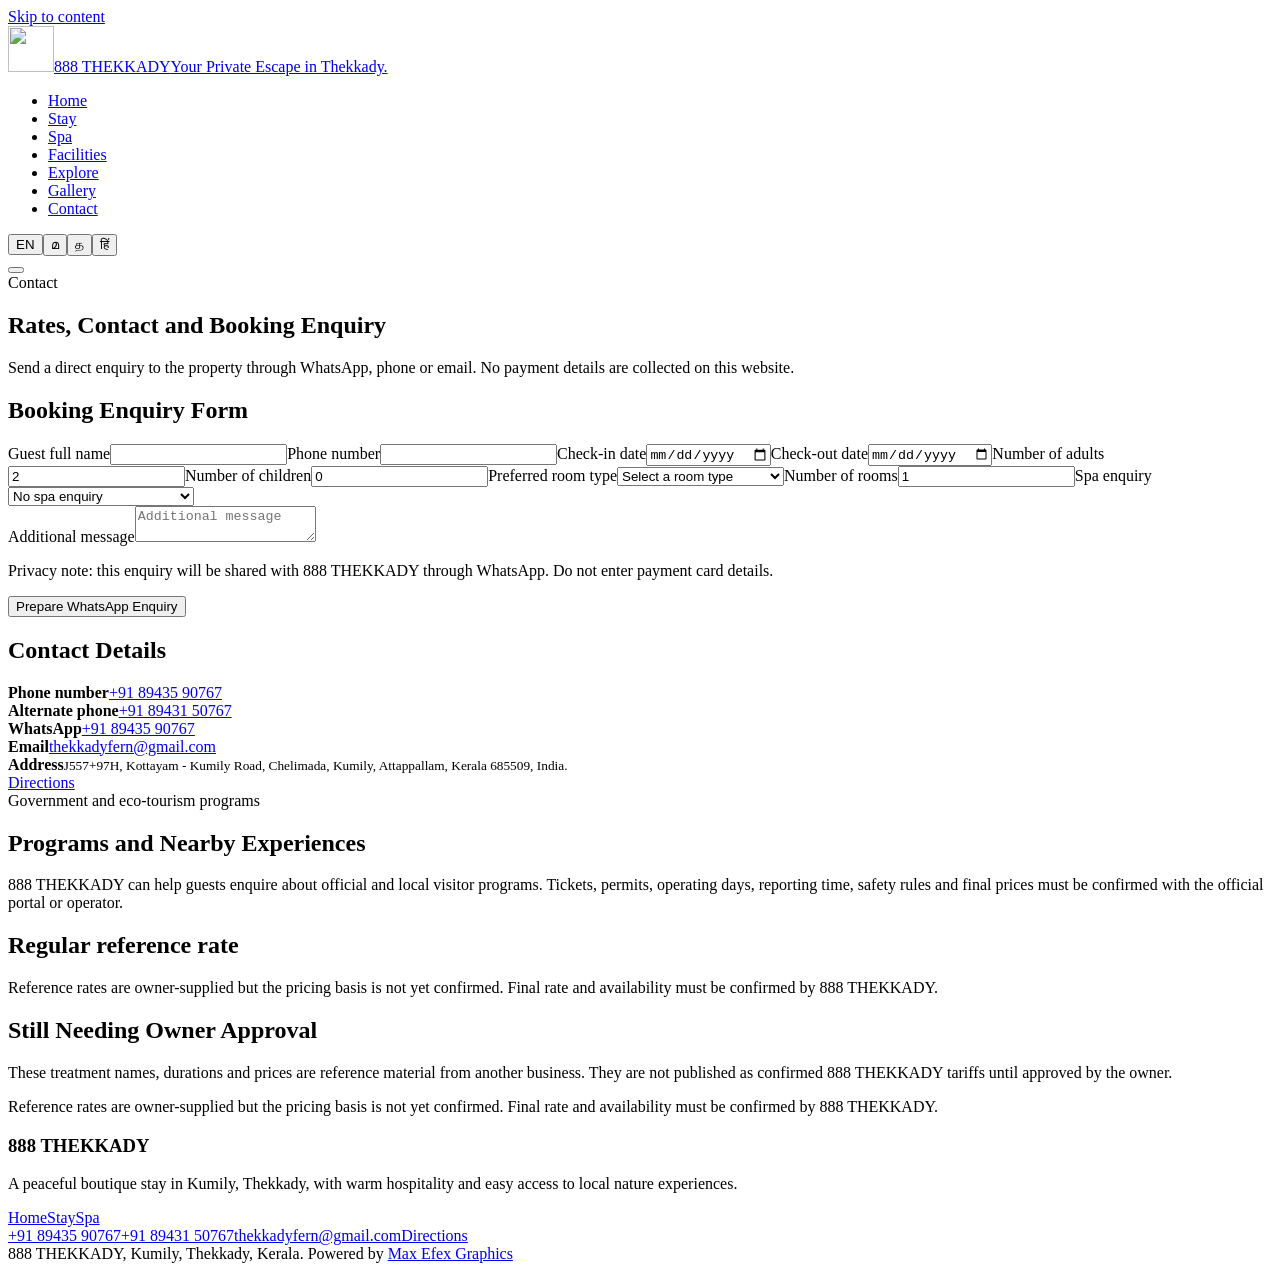
==== contact.html @ 5dc3cd2c "Add files via upload" ====
<!doctype html>
<html lang="en">
<head>
  <meta charset="utf-8">
  <meta name="viewport" content="width=device-width, initial-scale=1">
  <title>Rates, Contact and Booking Enquiry | 888 THEKKADY</title>
  <meta name="description" content="Contact 888 THEKKADY by phone, WhatsApp or email and send a booking enquiry with room and spa preferences.">
  <meta property="og:title" content="Rates, Contact and Booking Enquiry | 888 THEKKADY">
  <meta property="og:description" content="Direct contact details, room rate summary and WhatsApp booking enquiry form.">
  <meta property="og:type" content="website">
  <meta property="og:image" content="assets/images/gallery/exterior/photo_5_2026-10-20_16-35-53.webp">
  <link rel="icon" href="assets/images/brand/favicon.svg" type="image/svg+xml">
  <link rel="stylesheet" href="assets/css/styles.css">
  <script defer src="assets/js/site.js"></script>
</head>
<body>
  <a class="skip-link" href="#main">Skip to content</a>
  <header class="site-header"><div class="nav-wrap"><a class="brand" href="index.html"><img src="assets/images/brand/thekkady-fern-logo.png" alt="" width="46" height="46"><span><span class="brand-name" data-i18n="brand">888 THEKKADY</span><span class="brand-line" data-i18n="tagline">Your Private Escape in Thekkady.</span></span></a><nav class="site-nav" id="site-nav" aria-label="Primary navigation"><ul><li><a href="index.html" data-i18n="navHome">Home</a></li><li><a href="stay.html" data-i18n="navStay">Stay</a></li><li><a href="spa.html" data-i18n="navSpa">Spa</a></li><li><a href="facilities.html" data-i18n="navFacilities">Facilities</a></li><li><a href="explore.html" data-i18n="navExplore">Explore</a></li>
          <li><a href="gallery.html">Gallery</a></li><li><a href="contact.html" aria-current="page" data-i18n="navContact">Contact</a></li></ul></nav><div class="nav-actions"><div class="lang-switch" aria-label="Language"><button type="button" data-lang="en">EN</button><button type="button" data-lang="ml">മ</button><button type="button" data-lang="ta">த</button><button type="button" data-lang="hi">हिं</button></div><button class="nav-toggle" type="button" data-nav-toggle aria-controls="site-nav" aria-expanded="false" data-i18n-aria="navToggle"><span></span></button></div></div></header>
  <main id="main">
    <section class="page-hero"><div class="container"><span class="eyebrow" data-i18n="navContact">Contact</span><h1 data-i18n="contactTitle">Rates, Contact and Booking Enquiry</h1><p data-i18n="contactIntro">Send a direct enquiry to the property through WhatsApp, phone or email. No payment details are collected on this website.</p></div></section>
    <section class="section"><div class="container grid two split-wide"><div class="reveal" id="booking"><h2 data-i18n="formTitle">Booking Enquiry Form</h2><form class="form" id="booking-form" novalidate><div class="form-grid"><label><span data-i18n="fullName">Guest full name</span><input name="name" autocomplete="name" required></label><label><span data-i18n="phone">Phone number</span><input name="phone" autocomplete="tel" inputmode="tel" required></label><label><span data-i18n="checkin">Check-in date</span><input type="date" name="checkin" required></label><label><span data-i18n="checkout">Check-out date</span><input type="date" name="checkout" required></label><label><span data-i18n="adults">Number of adults</span><input type="number" name="adults" min="1" value="2" required></label><label><span data-i18n="children">Number of children</span><input type="number" name="children" min="0" value="0"></label><label><span data-i18n="preferredRoom">Preferred room type</span><select name="roomType" required><option value="" data-i18n="roomSelectPlaceholder">Select a room type</option><option data-i18n="roomSingle">Single room</option><option data-i18n="roomDouble">Double-occupancy room</option><option data-i18n="roomFlexible">Flexible</option></select></label><label><span data-i18n="roomsNeeded">Number of rooms</span><input type="number" name="rooms" min="1" value="1" required></label><label><span data-i18n="spaOptional">Spa enquiry</span><select name="spa"><option data-i18n="spaNo">No spa enquiry</option><option data-i18n="spaYes">Interested in spa / massage</option></select></label></div><label><span data-i18n="message">Additional message</span><textarea name="message" data-i18n-placeholder="message" placeholder="Additional message"></textarea></label><p class="notice" data-i18n="privacyNote">Privacy note: this enquiry will be shared with 888 THEKKADY through WhatsApp. Do not enter payment card details.</p><button class="button" type="submit" data-i18n="submitEnquiry">Prepare WhatsApp Enquiry</button><p id="form-status" role="status" aria-live="polite"></p></form></div><aside class="reveal"><h2 data-i18n="contactDetails">Contact Details</h2><div class="contact-list"><div class="contact-item"><strong data-i18n="phone">Phone number</strong><a href="#" data-phone-link>+91 89435 90767</a></div><div class="contact-item"><strong data-i18n="phoneAlt">Alternate phone</strong><a href="#" data-phone-link="alt">+91 89431 50767</a></div><div class="contact-item"><strong data-i18n="whatsapp">WhatsApp</strong><a href="#" data-whatsapp="general">+91 89435 90767</a></div><div class="contact-item"><strong data-i18n="emailUs">Email</strong><a href="#" data-email-link>thekkadyfern@gmail.com</a></div><div class="contact-item"><strong data-i18n="addressLabel">Address</strong><small>J557+97H, Kottayam - Kumily Road, Chelimada, Kumily, Attappallam, Kerala 685509, India.</small></div></div><div class="actions"><a class="button" href="#" data-map-link target="_blank" rel="noopener" data-i18n="directions">Directions</a></div></aside></div></section>
    <section class="section dark"><div class="container"><div class="section-head reveal"><span class="eyebrow" data-i18n="govtPrograms">Government and eco-tourism programs</span><h2 data-i18n="programsTitle">Programs and Nearby Experiences</h2><p data-i18n="programsIntro">888 THEKKADY can help guests enquire about official and local visitor programs. Tickets, permits, operating days, reporting time, safety rules and final prices must be confirmed with the official portal or operator.</p></div><div class="grid four" data-programs data-programs-limit="4"></div></div></section>
    <section class="section alt" id="rates"><div class="container"><div class="section-head reveal"><h2 data-i18n="regularRate">Regular reference rate</h2><p data-i18n="rateDisclaimer">Reference rates are owner-supplied but the pricing basis is not yet confirmed. Final rate and availability must be confirmed by 888 THEKKADY.</p></div><div class="grid two" data-rate-summary></div></div></section>
    <section class="section"><div class="container"><div class="notice reveal"><h2 data-i18n="ownerApprovalTitle">Still Needing Owner Approval</h2><p data-i18n="draftMenuNote">These treatment names, durations and prices are reference material from another business. They are not published as confirmed 888 THEKKADY tariffs until approved by the owner.</p><p style="margin-top:.75rem" data-i18n="rateDisclaimer">Reference rates are owner-supplied but the pricing basis is not yet confirmed. Final rate and availability must be confirmed by 888 THEKKADY.</p></div></div></section>
  </main>
  <footer class="site-footer"><div class="footer-grid"><div><h3 data-i18n="brand">888 THEKKADY</h3><p data-i18n="footerNote">A peaceful boutique stay in Kumily, Thekkady, with warm hospitality and easy access to local nature experiences.</p></div><div class="footer-links"><a href="index.html" data-i18n="navHome">Home</a><a href="stay.html" data-i18n="navStay">Stay</a><a href="spa.html" data-i18n="navSpa">Spa</a></div><div class="footer-links"><a href="#" data-phone-link>+91 89435 90767</a><a href="#" data-phone-link="alt">+91 89431 50767</a><a href="#" data-email-link>thekkadyfern@gmail.com</a><a href="#" data-map-link target="_blank" rel="noopener" data-i18n="directions">Directions</a></div></div><div class="footer-bottom">888 THEKKADY, Kumily, Thekkady, Kerala. <span class="footer-credit">Powered by <a href="https://maxefex.in" target="_blank" rel="noopener">Max Efex Graphics</a></span></div></footer>
</body>
</html>
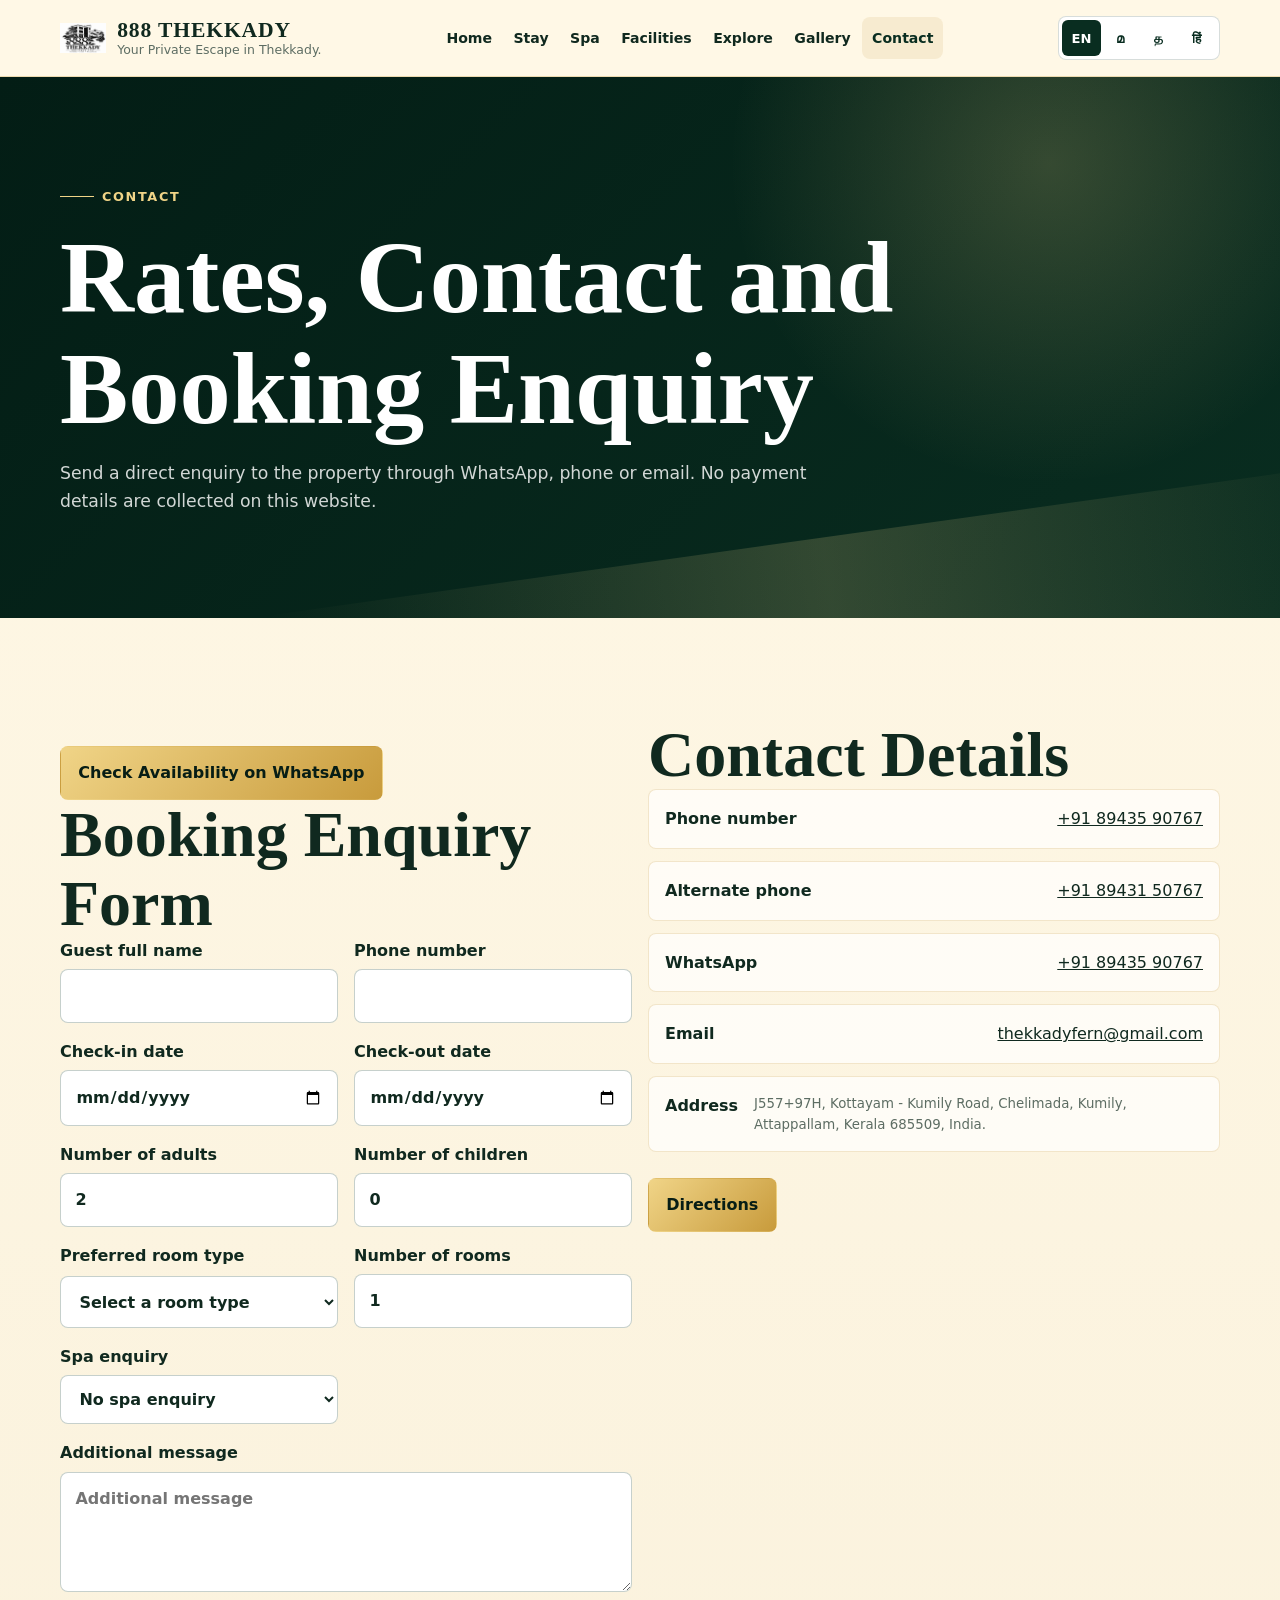
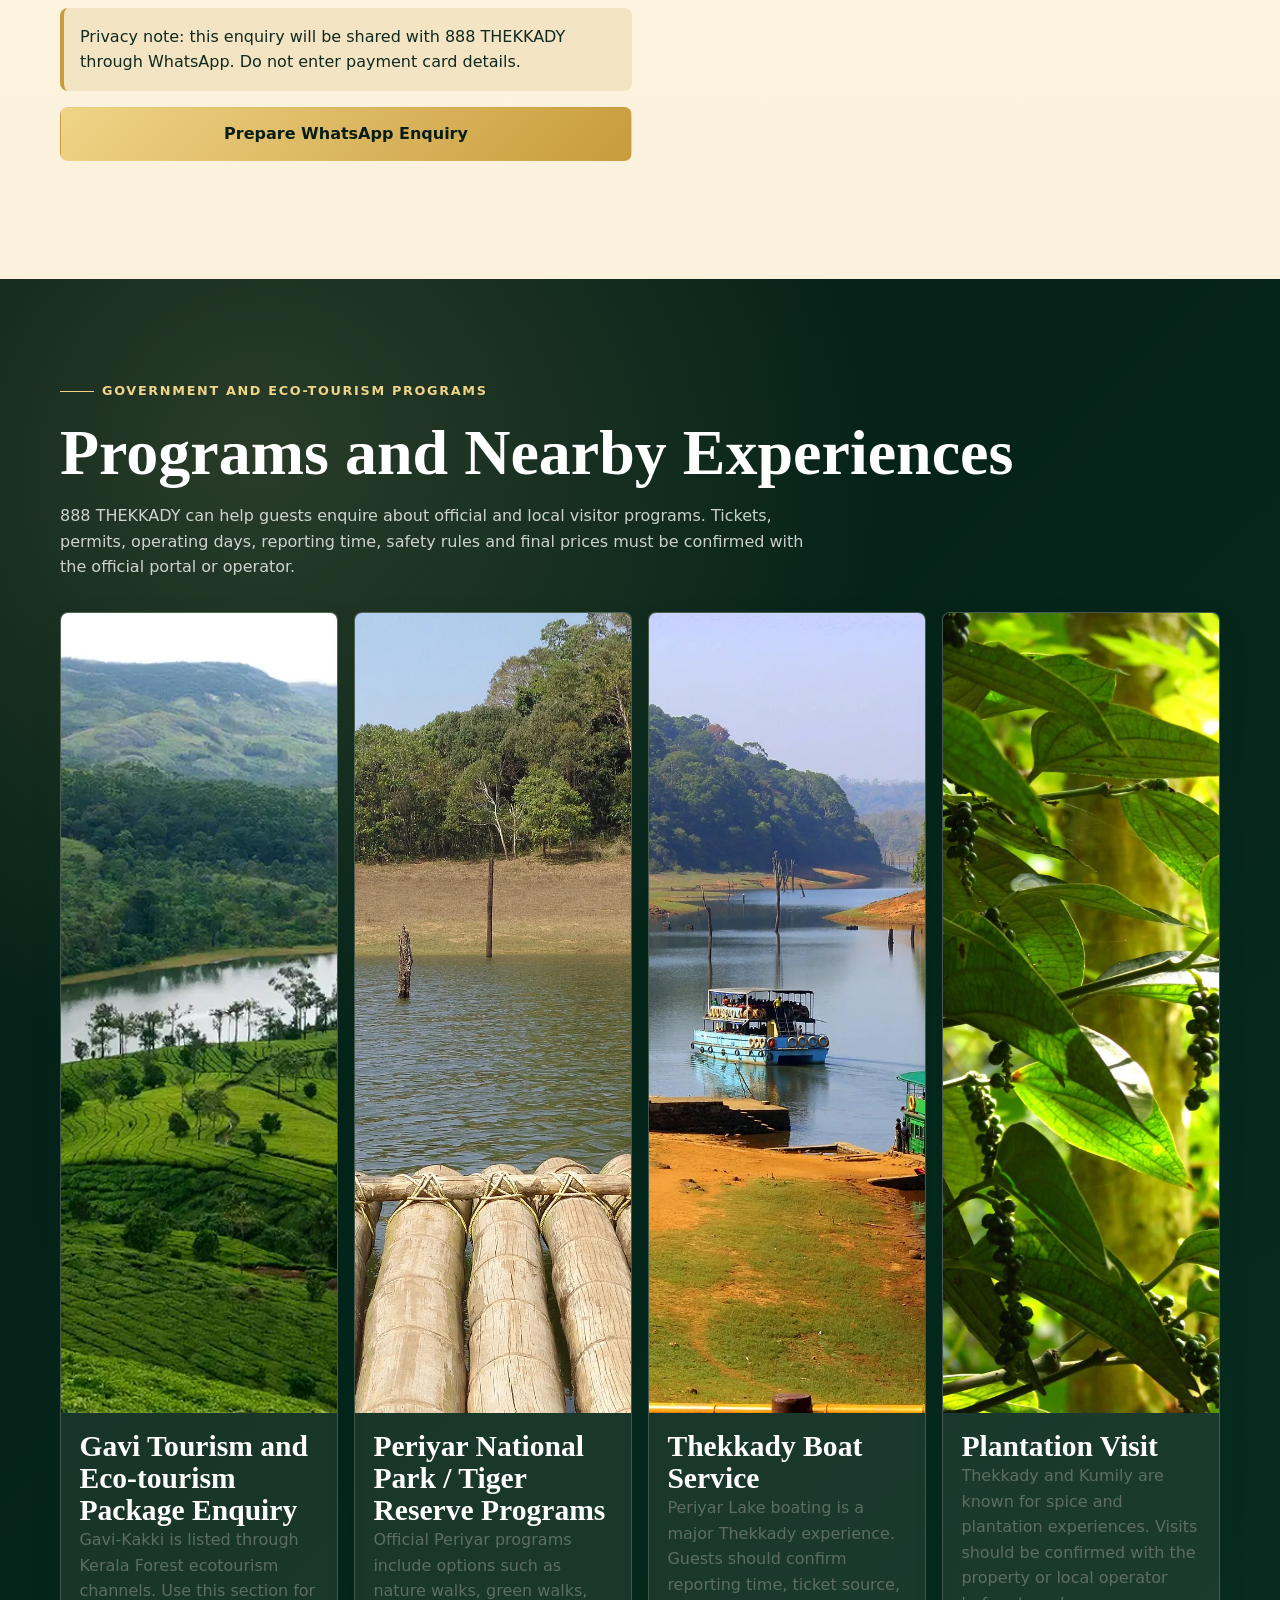
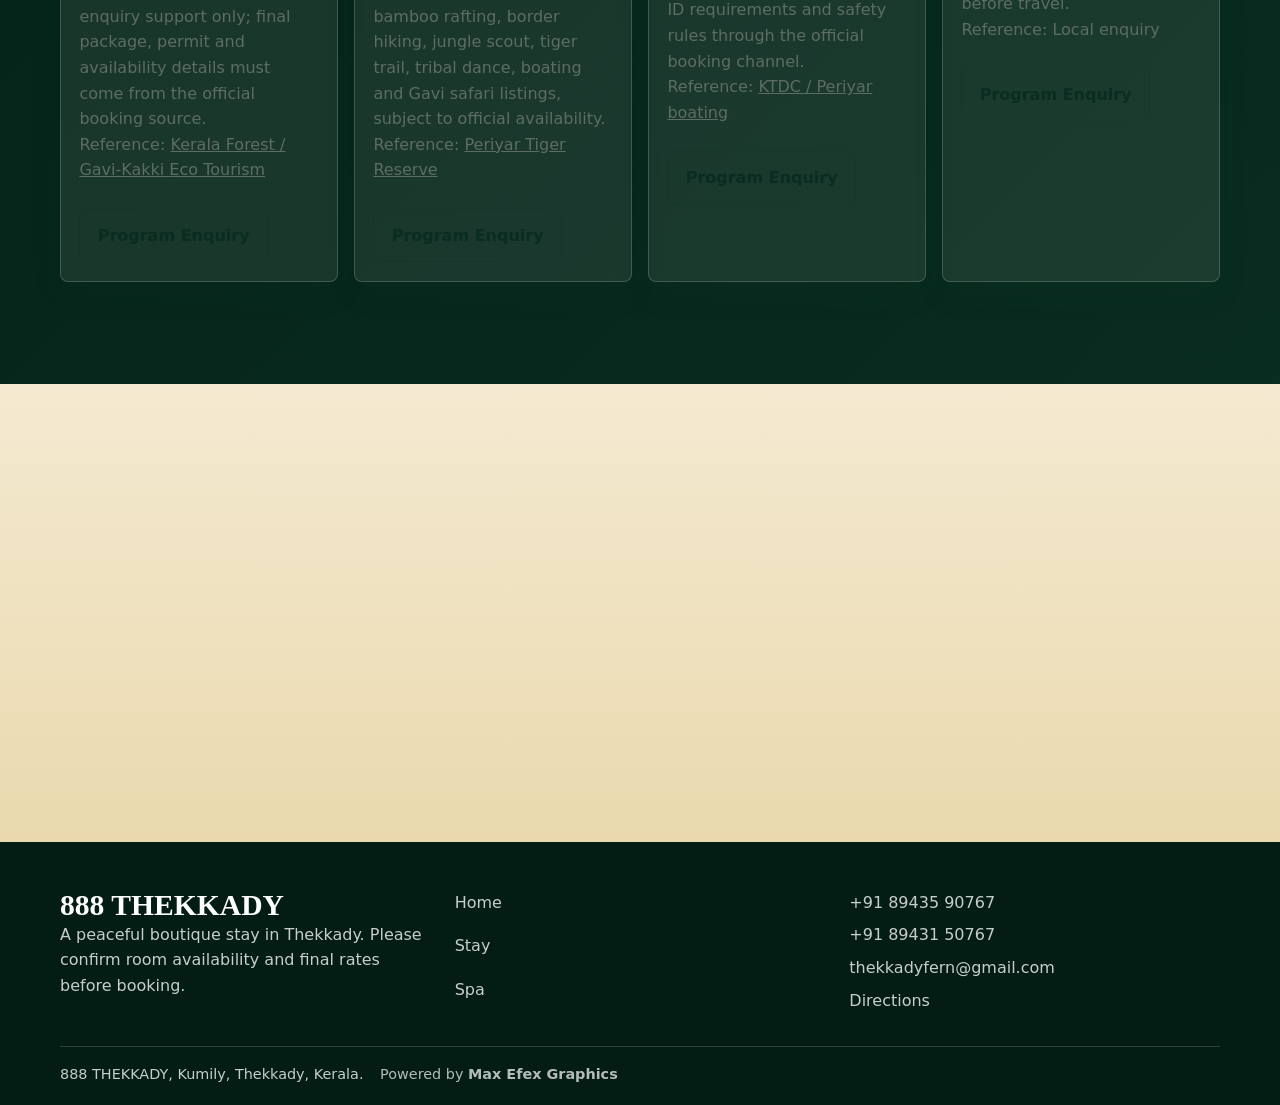
==== commit 125fb401: "Improve local search and WhatsApp enquiries" ====
--- a/contact.html
+++ b/contact.html
@@ -3,27 +3,27 @@
 <head>
   <meta charset="utf-8">
   <meta name="viewport" content="width=device-width, initial-scale=1">
-  <title>Rates, Contact and Booking Enquiry | 888 THEKKADY</title>
-  <meta name="description" content="Contact 888 THEKKADY by phone, WhatsApp or email and send a booking enquiry with room and spa preferences.">
-  <meta property="og:title" content="Rates, Contact and Booking Enquiry | 888 THEKKADY">
-  <meta property="og:description" content="Direct contact details, room rate summary and WhatsApp booking enquiry form.">
+  <title>Room Rates, Availability &amp; Contact | 888 Thekkady</title>
+  <meta name="description" content="Check room availability and rates at 888 Thekkady in Kumily. Contact the homestay by WhatsApp, phone or email and get directions.">
+  <meta property="og:title" content="Room Rates, Availability &amp; Contact | 888 Thekkady">
+  <meta property="og:description" content="Check room availability and rates at 888 Thekkady in Kumily. Contact the homestay by WhatsApp, phone or email and get directions.">
   <meta property="og:type" content="website">
   <meta property="og:image" content="assets/images/gallery/exterior/photo_5_2026-10-20_16-35-53.webp">
   <link rel="icon" href="assets/images/brand/favicon.svg" type="image/svg+xml">
   <link rel="stylesheet" href="assets/css/styles.css">
   <script defer src="assets/js/site.js"></script>
+  <link rel="canonical" href="https://888thekkady.co.in/contact.html">
 </head>
 <body>
   <a class="skip-link" href="#main">Skip to content</a>
-  <header class="site-header"><div class="nav-wrap"><a class="brand" href="index.html"><img src="assets/images/brand/thekkady-fern-logo.png" alt="" width="46" height="46"><span><span class="brand-name" data-i18n="brand">888 THEKKADY</span><span class="brand-line" data-i18n="tagline">Your Private Escape in Thekkady.</span></span></a><nav class="site-nav" id="site-nav" aria-label="Primary navigation"><ul><li><a href="index.html" data-i18n="navHome">Home</a></li><li><a href="stay.html" data-i18n="navStay">Stay</a></li><li><a href="spa.html" data-i18n="navSpa">Spa</a></li><li><a href="facilities.html" data-i18n="navFacilities">Facilities</a></li><li><a href="explore.html" data-i18n="navExplore">Explore</a></li>
+  <header class="site-header"><div class="nav-wrap"><a class="brand" href="/"><img src="assets/images/brand/thekkady-fern-logo.png" alt="" width="46" height="46"><span><span class="brand-name" data-i18n="brand">888 THEKKADY</span><span class="brand-line" data-i18n="tagline">Your Private Escape in Thekkady.</span></span></a><nav class="site-nav" id="site-nav" aria-label="Primary navigation"><ul><li><a href="/" data-i18n="navHome">Home</a></li><li><a href="stay.html" data-i18n="navStay">Stay</a></li><li><a href="spa.html" data-i18n="navSpa">Spa</a></li><li><a href="facilities.html" data-i18n="navFacilities">Facilities</a></li><li><a href="explore.html" data-i18n="navExplore">Explore</a></li>
           <li><a href="gallery.html">Gallery</a></li><li><a href="contact.html" aria-current="page" data-i18n="navContact">Contact</a></li></ul></nav><div class="nav-actions"><div class="lang-switch" aria-label="Language"><button type="button" data-lang="en">EN</button><button type="button" data-lang="ml">മ</button><button type="button" data-lang="ta">த</button><button type="button" data-lang="hi">हिं</button></div><button class="nav-toggle" type="button" data-nav-toggle aria-controls="site-nav" aria-expanded="false" data-i18n-aria="navToggle"><span></span></button></div></div></header>
   <main id="main">
     <section class="page-hero"><div class="container"><span class="eyebrow" data-i18n="navContact">Contact</span><h1 data-i18n="contactTitle">Rates, Contact and Booking Enquiry</h1><p data-i18n="contactIntro">Send a direct enquiry to the property through WhatsApp, phone or email. No payment details are collected on this website.</p></div></section>
-    <section class="section"><div class="container grid two split-wide"><div class="reveal" id="booking"><h2 data-i18n="formTitle">Booking Enquiry Form</h2><form class="form" id="booking-form" novalidate><div class="form-grid"><label><span data-i18n="fullName">Guest full name</span><input name="name" autocomplete="name" required></label><label><span data-i18n="phone">Phone number</span><input name="phone" autocomplete="tel" inputmode="tel" required></label><label><span data-i18n="checkin">Check-in date</span><input type="date" name="checkin" required></label><label><span data-i18n="checkout">Check-out date</span><input type="date" name="checkout" required></label><label><span data-i18n="adults">Number of adults</span><input type="number" name="adults" min="1" value="2" required></label><label><span data-i18n="children">Number of children</span><input type="number" name="children" min="0" value="0"></label><label><span data-i18n="preferredRoom">Preferred room type</span><select name="roomType" required><option value="" data-i18n="roomSelectPlaceholder">Select a room type</option><option data-i18n="roomSingle">Single room</option><option data-i18n="roomDouble">Double-occupancy room</option><option data-i18n="roomFlexible">Flexible</option></select></label><label><span data-i18n="roomsNeeded">Number of rooms</span><input type="number" name="rooms" min="1" value="1" required></label><label><span data-i18n="spaOptional">Spa enquiry</span><select name="spa"><option data-i18n="spaNo">No spa enquiry</option><option data-i18n="spaYes">Interested in spa / massage</option></select></label></div><label><span data-i18n="message">Additional message</span><textarea name="message" data-i18n-placeholder="message" placeholder="Additional message"></textarea></label><p class="notice" data-i18n="privacyNote">Privacy note: this enquiry will be shared with 888 THEKKADY through WhatsApp. Do not enter payment card details.</p><button class="button" type="submit" data-i18n="submitEnquiry">Prepare WhatsApp Enquiry</button><p id="form-status" role="status" aria-live="polite"></p></form></div><aside class="reveal"><h2 data-i18n="contactDetails">Contact Details</h2><div class="contact-list"><div class="contact-item"><strong data-i18n="phone">Phone number</strong><a href="#" data-phone-link>+91 89435 90767</a></div><div class="contact-item"><strong data-i18n="phoneAlt">Alternate phone</strong><a href="#" data-phone-link="alt">+91 89431 50767</a></div><div class="contact-item"><strong data-i18n="whatsapp">WhatsApp</strong><a href="#" data-whatsapp="general">+91 89435 90767</a></div><div class="contact-item"><strong data-i18n="emailUs">Email</strong><a href="#" data-email-link>thekkadyfern@gmail.com</a></div><div class="contact-item"><strong data-i18n="addressLabel">Address</strong><small>J557+97H, Kottayam - Kumily Road, Chelimada, Kumily, Attappallam, Kerala 685509, India.</small></div></div><div class="actions"><a class="button" href="#" data-map-link target="_blank" rel="noopener" data-i18n="directions">Directions</a></div></aside></div></section>
+    <section class="section"><div class="container grid two split-wide"><div class="reveal" id="booking"><div class="actions"><a class="button" href="https://wa.me/918943590767?text=Hi%20888%20Thekkady%2C%20I%20found%20you%20on%20888thekkady.co.in.%20Could%20you%20share%20room%20availability%20and%20rates%3F" data-whatsapp="general" data-i18n="checkAvailability">Check Availability on WhatsApp</a></div><h2 data-i18n="formTitle">Booking Enquiry Form</h2><form class="form" id="booking-form" novalidate><div class="form-grid"><label><span data-i18n="fullName">Guest full name</span><input name="name" autocomplete="name" required></label><label><span data-i18n="phone">Phone number</span><input name="phone" autocomplete="tel" inputmode="tel" required></label><label><span data-i18n="checkin">Check-in date</span><input type="date" name="checkin" required></label><label><span data-i18n="checkout">Check-out date</span><input type="date" name="checkout" required></label><label><span data-i18n="adults">Number of adults</span><input type="number" name="adults" min="1" value="2" required></label><label><span data-i18n="children">Number of children</span><input type="number" name="children" min="0" value="0"></label><label><span data-i18n="preferredRoom">Preferred room type</span><select name="roomType" required><option value="" data-i18n="roomSelectPlaceholder">Select a room type</option><option data-i18n="roomSingle">Single room</option><option data-i18n="roomDouble">Double-occupancy room</option><option data-i18n="roomFlexible">Flexible</option></select></label><label><span data-i18n="roomsNeeded">Number of rooms</span><input type="number" name="rooms" min="1" value="1" required></label><label><span data-i18n="spaOptional">Spa enquiry</span><select name="spa"><option data-i18n="spaNo">No spa enquiry</option><option data-i18n="spaYes">Interested in spa / massage</option></select></label></div><label><span data-i18n="message">Additional message</span><textarea name="message" data-i18n-placeholder="message" placeholder="Additional message"></textarea></label><p class="notice" data-i18n="privacyNote">Privacy note: this enquiry will be shared with 888 THEKKADY through WhatsApp. Do not enter payment card details.</p><button class="button" type="submit" data-i18n="submitEnquiry">Prepare WhatsApp Enquiry</button><p id="form-status" role="status" aria-live="polite"></p></form></div><aside class="reveal"><h2 data-i18n="contactDetails">Contact Details</h2><div class="contact-list"><div class="contact-item"><strong data-i18n="phone">Phone number</strong><a href="tel:+918943590767" data-phone-link>+91 89435 90767</a></div><div class="contact-item"><strong data-i18n="phoneAlt">Alternate phone</strong><a href="tel:+918943150767" data-phone-link="alt">+91 89431 50767</a></div><div class="contact-item"><strong data-i18n="whatsapp">WhatsApp</strong><a href="https://wa.me/918943590767?text=Hi%20888%20Thekkady%2C%20I%20found%20you%20on%20888thekkady.co.in.%20Could%20you%20share%20room%20availability%20and%20rates%3F" data-whatsapp="general">+91 89435 90767</a></div><div class="contact-item"><strong data-i18n="emailUs">Email</strong><a href="mailto:thekkadyfern@gmail.com" data-email-link>thekkadyfern@gmail.com</a></div><div class="contact-item"><strong data-i18n="addressLabel">Address</strong><small>J557+97H, Kottayam - Kumily Road, Chelimada, Kumily, Attappallam, Kerala 685509, India.</small></div></div><div class="actions"><a class="button" href="https://maps.app.goo.gl/EiVVT2k78fDV8qhY6?g_st=aw" data-map-link target="_blank" rel="noopener" data-i18n="directions">Directions</a></div></aside></div></section>
     <section class="section dark"><div class="container"><div class="section-head reveal"><span class="eyebrow" data-i18n="govtPrograms">Government and eco-tourism programs</span><h2 data-i18n="programsTitle">Programs and Nearby Experiences</h2><p data-i18n="programsIntro">888 THEKKADY can help guests enquire about official and local visitor programs. Tickets, permits, operating days, reporting time, safety rules and final prices must be confirmed with the official portal or operator.</p></div><div class="grid four" data-programs data-programs-limit="4"></div></div></section>
-    <section class="section alt" id="rates"><div class="container"><div class="section-head reveal"><h2 data-i18n="regularRate">Regular reference rate</h2><p data-i18n="rateDisclaimer">Reference rates are owner-supplied but the pricing basis is not yet confirmed. Final rate and availability must be confirmed by 888 THEKKADY.</p></div><div class="grid two" data-rate-summary></div></div></section>
-    <section class="section"><div class="container"><div class="notice reveal"><h2 data-i18n="ownerApprovalTitle">Still Needing Owner Approval</h2><p data-i18n="draftMenuNote">These treatment names, durations and prices are reference material from another business. They are not published as confirmed 888 THEKKADY tariffs until approved by the owner.</p><p style="margin-top:.75rem" data-i18n="rateDisclaimer">Reference rates are owner-supplied but the pricing basis is not yet confirmed. Final rate and availability must be confirmed by 888 THEKKADY.</p></div></div></section>
+    <section class="section alt" id="rates"><div class="container"><div class="section-head reveal"><h2 data-i18n="regularRate">Regular reference rate</h2><p data-i18n="rateDisclaimer">Please contact 888 Thekkady to confirm rates and availability for your dates.</p></div><div class="grid two" data-rate-summary></div></div></section>
   </main>
-  <footer class="site-footer"><div class="footer-grid"><div><h3 data-i18n="brand">888 THEKKADY</h3><p data-i18n="footerNote">A peaceful boutique stay in Kumily, Thekkady, with warm hospitality and easy access to local nature experiences.</p></div><div class="footer-links"><a href="index.html" data-i18n="navHome">Home</a><a href="stay.html" data-i18n="navStay">Stay</a><a href="spa.html" data-i18n="navSpa">Spa</a></div><div class="footer-links"><a href="#" data-phone-link>+91 89435 90767</a><a href="#" data-phone-link="alt">+91 89431 50767</a><a href="#" data-email-link>thekkadyfern@gmail.com</a><a href="#" data-map-link target="_blank" rel="noopener" data-i18n="directions">Directions</a></div></div><div class="footer-bottom">888 THEKKADY, Kumily, Thekkady, Kerala. <span class="footer-credit">Powered by <a href="https://maxefex.in" target="_blank" rel="noopener">Max Efex Graphics</a></span></div></footer>
+  <footer class="site-footer"><div class="footer-grid"><div><h3 data-i18n="brand">888 THEKKADY</h3><p data-i18n="footerNote">A peaceful boutique stay in Kumily, Thekkady, with warm hospitality and easy access to local nature experiences.</p></div><div class="footer-links"><a href="/" data-i18n="navHome">Home</a><a href="stay.html" data-i18n="navStay">Stay</a><a href="spa.html" data-i18n="navSpa">Spa</a></div><div class="footer-links"><a href="tel:+918943590767" data-phone-link>+91 89435 90767</a><a href="tel:+918943150767" data-phone-link="alt">+91 89431 50767</a><a href="mailto:thekkadyfern@gmail.com" data-email-link>thekkadyfern@gmail.com</a><a href="https://maps.app.goo.gl/EiVVT2k78fDV8qhY6?g_st=aw" data-map-link target="_blank" rel="noopener" data-i18n="directions">Directions</a></div></div><div class="footer-bottom">888 THEKKADY, Kumily, Thekkady, Kerala. <span class="footer-credit">Powered by <a href="https://maxefex.in" target="_blank" rel="noopener">Max Efex Graphics</a></span></div></footer>
 </body>
 </html>
--- a/assets/css/styles.css
+++ b/assets/css/styles.css
@@ -0,0 +1,751 @@
+:root {
+  --forest: #092d20;
+  --forest-2: #14583d;
+  --forest-3: #031d15;
+  --gold: #c89b3c;
+  --gold-2: #f0d487;
+  --ivory: #fff8e6;
+  --warm: #f4ead1;
+  --ink: #10291f;
+  --muted: #5d6d63;
+  --line: rgba(9, 45, 32, 0.16);
+  --shadow: 0 18px 52px rgba(9, 45, 32, 0.18);
+  --radius: 8px;
+  --max: 1160px;
+  color-scheme: light;
+}
+
+* {
+  box-sizing: border-box;
+}
+
+html {
+  scroll-behavior: smooth;
+}
+
+body {
+  margin: 0;
+  font-family: "Inter", "Noto Sans Malayalam", "Segoe UI", system-ui, sans-serif;
+  color: var(--ink);
+  background: linear-gradient(180deg, #fff8e6 0%, #f4ead1 100%);
+  line-height: 1.6;
+}
+
+body.nav-open {
+  overflow: hidden;
+}
+
+img {
+  display: block;
+  max-width: 100%;
+}
+
+a {
+  color: inherit;
+}
+
+button,
+input,
+select,
+textarea {
+  font: inherit;
+}
+
+:focus-visible {
+  outline: 3px solid var(--gold);
+  outline-offset: 3px;
+}
+
+.skip-link {
+  position: fixed;
+  top: 10px;
+  left: 10px;
+  z-index: 1000;
+  transform: translateY(-140%);
+  background: var(--forest);
+  color: white;
+  padding: 0.75rem 1rem;
+  border-radius: var(--radius);
+}
+
+.skip-link:focus {
+  transform: translateY(0);
+}
+
+.site-header {
+  position: sticky;
+  top: 0;
+  z-index: 80;
+  background: rgba(255, 248, 230, 0.95);
+  border-bottom: 1px solid rgba(200, 155, 60, 0.32);
+  backdrop-filter: blur(16px);
+}
+
+.nav-wrap,
+.container,
+.footer-grid {
+  width: min(var(--max), calc(100% - 32px));
+  margin-inline: auto;
+}
+
+.nav-wrap {
+  min-height: 76px;
+  display: flex;
+  align-items: center;
+  justify-content: space-between;
+  gap: 1rem;
+}
+
+.brand {
+  display: inline-flex;
+  align-items: center;
+  gap: 0.7rem;
+  text-decoration: none;
+  min-width: 0;
+}
+
+.brand img {
+  width: 46px;
+  height: 46px;
+  object-fit: contain;
+}
+
+.brand-mark {
+  width: 46px;
+  height: 46px;
+  display: grid;
+  place-items: center;
+  border: 1px solid rgba(202, 168, 95, 0.7);
+  border-radius: 50%;
+  background: var(--forest);
+  color: var(--gold-2);
+  font-family: Georgia, serif;
+  font-size: 1.35rem;
+  flex: 0 0 auto;
+}
+
+.brand-name {
+  display: block;
+  font-family: Georgia, "Times New Roman", serif;
+  font-size: clamp(1rem, 2.7vw, 1.35rem);
+  letter-spacing: 0.04em;
+  font-weight: 700;
+  line-height: 1.1;
+}
+
+.brand-line {
+  display: block;
+  color: var(--muted);
+  font-size: 0.78rem;
+  line-height: 1.1;
+}
+
+.nav-toggle,
+.icon-button {
+  width: 44px;
+  height: 44px;
+  border: 1px solid var(--line);
+  border-radius: var(--radius);
+  background: white;
+  color: var(--forest);
+  display: inline-grid;
+  place-items: center;
+  cursor: pointer;
+}
+
+.nav-toggle span,
+.nav-toggle::before,
+.nav-toggle::after {
+  content: "";
+  width: 20px;
+  height: 2px;
+  background: currentColor;
+  display: block;
+  transition: transform 180ms ease, opacity 180ms ease;
+}
+
+.nav-toggle {
+  gap: 4px;
+}
+
+.nav-open .nav-toggle span {
+  opacity: 0;
+}
+
+.nav-open .nav-toggle::before {
+  transform: translateY(6px) rotate(45deg);
+}
+
+.nav-open .nav-toggle::after {
+  transform: translateY(-6px) rotate(-45deg);
+}
+
+.site-nav {
+  position: fixed;
+  inset: 76px 0 auto 0;
+  transform: translateY(-120%);
+  opacity: 0;
+  pointer-events: none;
+  background: var(--ivory);
+  border-bottom: 1px solid var(--line);
+  box-shadow: var(--shadow);
+  transition: transform 180ms ease, opacity 180ms ease;
+}
+
+.nav-open .site-nav {
+  transform: translateY(0);
+  opacity: 1;
+  pointer-events: auto;
+}
+
+.site-nav ul {
+  list-style: none;
+  padding: 1rem;
+  margin: 0;
+  display: grid;
+  gap: 0.35rem;
+}
+
+.site-nav a {
+  display: block;
+  padding: 0.85rem 1rem;
+  border-radius: var(--radius);
+  text-decoration: none;
+  font-weight: 700;
+}
+
+.site-nav a[aria-current="page"],
+.site-nav a:hover {
+  background: rgba(202, 168, 95, 0.16);
+  color: var(--forest);
+}
+
+.nav-actions {
+  display: flex;
+  align-items: center;
+  gap: 0.45rem;
+}
+
+.lang-switch {
+  display: inline-grid;
+  grid-template-columns: repeat(4, minmax(34px, 1fr));
+  border: 1px solid var(--line);
+  border-radius: var(--radius);
+  padding: 0.18rem;
+  background: white;
+}
+
+.lang-switch button {
+  border: 0;
+  border-radius: 6px;
+  padding: 0.45rem 0.58rem;
+  background: transparent;
+  color: var(--forest);
+  cursor: pointer;
+  font-size: 0.82rem;
+  font-weight: 800;
+}
+
+.lang-switch button[aria-pressed="true"] {
+  background: var(--forest);
+  color: white;
+}
+
+.hero {
+  min-height: calc(100svh - 76px);
+  display: grid;
+  align-items: end;
+  position: relative;
+  isolation: isolate;
+  color: white;
+  overflow: hidden;
+}
+
+.hero::before {
+  content: "";
+  position: absolute;
+  inset: 0;
+  background:
+    linear-gradient(180deg, rgba(3, 29, 21, 0.16), rgba(3, 29, 21, 0.88)),
+    url("../images/hero/thekkady-hero.webp") center / cover;
+  z-index: -2;
+}
+
+.hero::after {
+  content: "";
+  position: absolute;
+  inset: 0;
+  background: radial-gradient(circle at 20% 20%, rgba(225, 201, 133, 0.2), transparent 32%);
+  z-index: -1;
+}
+
+.hero-inner {
+  width: min(var(--max), calc(100% - 32px));
+  margin: 0 auto;
+  padding: clamp(4rem, 10vh, 8rem) 0 4rem;
+}
+
+.eyebrow {
+  display: inline-flex;
+  align-items: center;
+  gap: 0.5rem;
+  color: var(--gold-2);
+  font-size: 0.8rem;
+  font-weight: 900;
+  text-transform: uppercase;
+  letter-spacing: 0.13em;
+}
+
+.eyebrow::before {
+  content: "";
+  width: 34px;
+  height: 1px;
+  background: currentColor;
+}
+
+h1,
+h2,
+h3 {
+  font-family: Georgia, "Times New Roman", serif;
+  line-height: 1.08;
+  letter-spacing: 0;
+  margin: 0;
+}
+
+h1 {
+  max-width: 850px;
+  margin-top: 1rem;
+  font-size: clamp(2.75rem, 8vw, 6.5rem);
+}
+
+h2 {
+  font-size: clamp(2rem, 5vw, 4rem);
+}
+
+h3 {
+  font-size: clamp(1.3rem, 3vw, 1.85rem);
+}
+
+p {
+  margin: 0;
+}
+
+.hero-copy,
+.lead {
+  max-width: 720px;
+  color: rgba(255, 255, 255, 0.88);
+  font-size: clamp(1rem, 2.6vw, 1.25rem);
+}
+
+.hero-copy {
+  margin-top: 1.2rem;
+}
+
+.actions {
+  display: flex;
+  flex-wrap: wrap;
+  gap: 0.8rem;
+  margin-top: 1.6rem;
+}
+
+.button {
+  display: inline-flex;
+  align-items: center;
+  justify-content: center;
+  min-height: 48px;
+  padding: 0.82rem 1.08rem;
+  border-radius: var(--radius);
+  border: 1px solid transparent;
+  background: linear-gradient(135deg, var(--gold-2), var(--gold));
+  color: #071d15;
+  text-decoration: none;
+  font-weight: 900;
+  cursor: pointer;
+  transition: transform 160ms ease, box-shadow 160ms ease, background 160ms ease;
+}
+
+.button:hover {
+  transform: translateY(-2px);
+  box-shadow: 0 16px 34px rgba(20, 61, 45, 0.16);
+}
+
+.button.secondary {
+  background: rgba(255, 248, 232, 0.12);
+  border-color: rgba(255, 248, 232, 0.48);
+  color: white;
+}
+
+.button.ghost {
+  background: transparent;
+  border-color: var(--line);
+  color: var(--forest);
+}
+
+.section {
+  padding: clamp(3.5rem, 8vw, 6.5rem) 0;
+}
+
+.section.alt {
+  background: linear-gradient(180deg, var(--warm), #ead9ae);
+}
+
+.section.dark {
+  background:
+    radial-gradient(circle at 20% 10%, rgba(240, 212, 135, 0.16), transparent 34%),
+    linear-gradient(135deg, var(--forest-3), var(--forest));
+  color: white;
+}
+
+.section-head {
+  display: grid;
+  gap: 1rem;
+  margin-bottom: 2rem;
+}
+
+.section-head p {
+  max-width: 760px;
+  color: var(--muted);
+}
+
+.dark .section-head p,
+.dark .muted,
+.dark .note {
+  color: rgba(255, 255, 255, 0.78);
+}
+
+.grid {
+  display: grid;
+  gap: 1rem;
+}
+
+.grid.two,
+.grid.three,
+.grid.four {
+  grid-template-columns: 1fr;
+}
+
+.card {
+  background: rgba(255, 248, 230, 0.86);
+  border: 1px solid rgba(200, 155, 60, 0.26);
+  border-radius: var(--radius);
+  overflow: hidden;
+  box-shadow: 0 12px 32px rgba(20, 61, 45, 0.08);
+}
+
+.dark .card {
+  background: rgba(255, 248, 232, 0.08);
+  border-color: rgba(255, 248, 232, 0.18);
+}
+
+.card-body {
+  padding: 1.15rem;
+}
+
+.card p,
+.muted {
+  color: var(--muted);
+}
+
+.image-card img,
+.gallery img,
+.room-media img {
+  width: 100%;
+  aspect-ratio: 4 / 3;
+  object-fit: cover;
+  background: #e8dfc9;
+}
+
+.image-card.tall img {
+  aspect-ratio: 3 / 4;
+}
+
+.feature-band {
+  display: grid;
+  gap: 1.5rem;
+  align-items: center;
+}
+
+.feature-media img {
+  width: 100%;
+  min-height: 320px;
+  max-height: 560px;
+  object-fit: cover;
+  border-radius: var(--radius);
+  box-shadow: var(--shadow);
+}
+
+.pill-list {
+  display: flex;
+  flex-wrap: wrap;
+  gap: 0.55rem;
+  margin-top: 1rem;
+}
+
+.pill {
+  border: 1px solid var(--line);
+  border-radius: 999px;
+  padding: 0.42rem 0.7rem;
+  background: rgba(255, 255, 255, 0.65);
+  color: var(--forest);
+  font-size: 0.9rem;
+  font-weight: 800;
+}
+
+.dark .pill {
+  background: rgba(255, 248, 232, 0.1);
+  border-color: rgba(255, 248, 232, 0.18);
+  color: var(--ivory);
+}
+
+.page-hero {
+  background:
+    radial-gradient(circle at 82% 16%, rgba(240, 212, 135, 0.2), transparent 28%),
+    linear-gradient(135deg, var(--forest-3), var(--forest));
+  color: white;
+  padding: clamp(3.2rem, 8vw, 7rem) 0;
+  position: relative;
+  overflow: hidden;
+}
+
+.page-hero::after {
+  content: "";
+  position: absolute;
+  inset: auto -10% -44% 22%;
+  height: 320px;
+  background: linear-gradient(90deg, transparent, rgba(225, 201, 133, 0.2), transparent);
+  transform: rotate(-8deg);
+}
+
+.page-hero .container {
+  position: relative;
+  z-index: 1;
+}
+
+.page-hero p {
+  max-width: 760px;
+  margin-top: 1rem;
+  color: rgba(255, 255, 255, 0.82);
+  font-size: 1.08rem;
+}
+
+.rate-box,
+.notice {
+  border-left: 4px solid var(--gold);
+  background: rgba(200, 155, 60, 0.16);
+  padding: 1rem;
+  border-radius: var(--radius);
+}
+
+.rate-box strong {
+  display: block;
+  font-size: 1.05rem;
+}
+
+.price-line {
+  display: grid;
+  gap: 0.2rem;
+  margin-top: 0.9rem;
+}
+
+.price-line span {
+  font-weight: 900;
+  color: var(--forest);
+}
+
+.spa-menu,
+.contact-list {
+  display: grid;
+  gap: 0.75rem;
+}
+
+.menu-item,
+.contact-item {
+  display: flex;
+  justify-content: space-between;
+  gap: 1rem;
+  align-items: start;
+  padding: 1rem;
+  border: 1px solid rgba(200, 155, 60, 0.24);
+  border-radius: var(--radius);
+  background: rgba(255, 255, 255, 0.7);
+}
+
+.menu-item small,
+.contact-item small {
+  color: var(--muted);
+}
+
+.form {
+  display: grid;
+  gap: 1rem;
+}
+
+.form-grid {
+  display: grid;
+  gap: 1rem;
+}
+
+label {
+  display: grid;
+  gap: 0.35rem;
+  font-weight: 800;
+}
+
+input,
+select,
+textarea {
+  width: 100%;
+  border: 1px solid rgba(20, 61, 45, 0.24);
+  border-radius: var(--radius);
+  padding: 0.82rem 0.9rem;
+  background: white;
+  color: var(--ink);
+}
+
+textarea {
+  min-height: 120px;
+  resize: vertical;
+}
+
+.error {
+  color: #8c1f1f;
+  font-weight: 800;
+}
+
+.success {
+  color: var(--forest);
+  font-weight: 800;
+}
+
+.map-frame {
+  min-height: 300px;
+  border: 0;
+  border-radius: var(--radius);
+  background: var(--warm);
+  width: 100%;
+}
+
+.site-footer {
+  background: var(--forest-3);
+  color: white;
+  padding: 3rem 0 1.2rem;
+}
+
+.footer-grid {
+  display: grid;
+  gap: 1.5rem;
+}
+
+.footer-grid p,
+.footer-grid a,
+.footer-bottom {
+  color: rgba(255, 255, 255, 0.78);
+}
+
+.footer-links {
+  display: grid;
+  gap: 0.45rem;
+}
+
+.footer-links a {
+  text-decoration: none;
+}
+
+.footer-bottom {
+  width: min(var(--max), calc(100% - 32px));
+  margin: 2rem auto 0;
+  padding-top: 1rem;
+  border-top: 1px solid rgba(255, 255, 255, 0.16);
+  font-size: 0.9rem;
+}
+
+.reveal {
+  opacity: 0;
+  transform: translateY(16px);
+  transition: opacity 520ms ease, transform 520ms ease;
+}
+
+.reveal.visible {
+  opacity: 1;
+  transform: translateY(0);
+}
+
+@media (min-width: 720px) {
+  .grid.two,
+  .feature-band,
+  .form-grid {
+    grid-template-columns: repeat(2, minmax(0, 1fr));
+  }
+
+  .grid.three,
+  .footer-grid {
+    grid-template-columns: repeat(3, minmax(0, 1fr));
+  }
+
+  .grid.four {
+    grid-template-columns: repeat(2, minmax(0, 1fr));
+  }
+}
+
+@media (min-width: 980px) {
+  .nav-toggle {
+    display: none;
+  }
+
+  .site-nav {
+    position: static;
+    transform: none;
+    opacity: 1;
+    pointer-events: auto;
+    background: transparent;
+    border: 0;
+    box-shadow: none;
+  }
+
+  .site-nav ul {
+    display: flex;
+    align-items: center;
+    gap: 0.1rem;
+    padding: 0;
+  }
+
+  .site-nav a {
+    padding: 0.62rem 0.62rem;
+    font-size: 0.88rem;
+  }
+
+  .grid.four {
+    grid-template-columns: repeat(4, minmax(0, 1fr));
+  }
+
+  .split-wide {
+    grid-template-columns: 1.2fr 0.8fr;
+  }
+}
+
+@media (prefers-reduced-motion: reduce) {
+  *,
+  *::before,
+  *::after {
+    scroll-behavior: auto !important;
+    transition: none !important;
+  }
+
+  .reveal {
+    opacity: 1;
+    transform: none;
+  }
+}
+
+/* Footer credit */
+.footer-credit { display: inline-block; margin-left: .75rem; opacity: .9; }
+.footer-credit a { color: inherit; font-weight: 800; text-decoration: none; }
+.footer-credit a:hover { text-decoration: underline; }
+@media (max-width: 600px) { .footer-credit { display: block; margin: .35rem 0 0; } }
+
+
+/* Compact 888 brand story section */
+.brand-story-inner { max-width: 820px; text-align: center; margin-inline: auto; }
+.brand-story-inner h2 { max-width: 720px; margin: .65rem auto 1rem; }
+.brand-story-inner p { max-width: 760px; margin-inline: auto; font-size: 1.04rem; line-height: 1.8; }
+.hero h1 { max-width: 850px; }
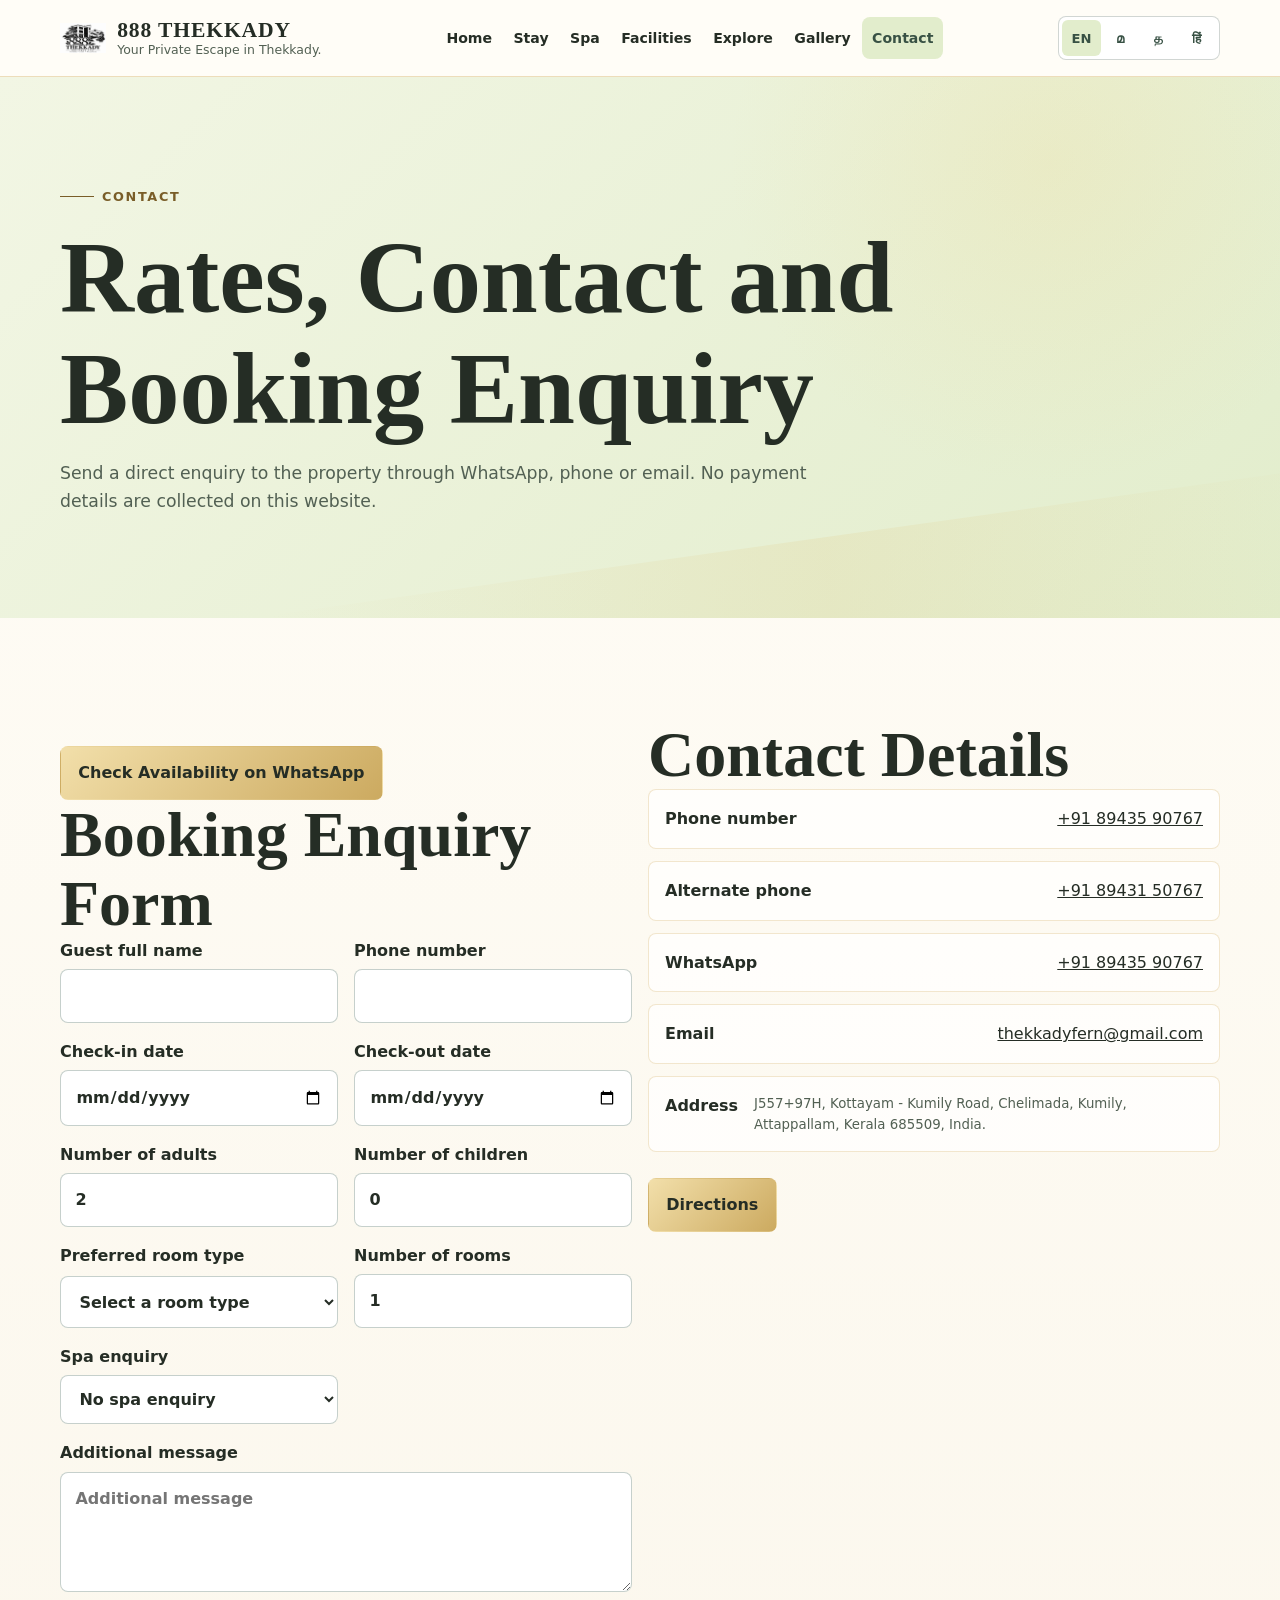
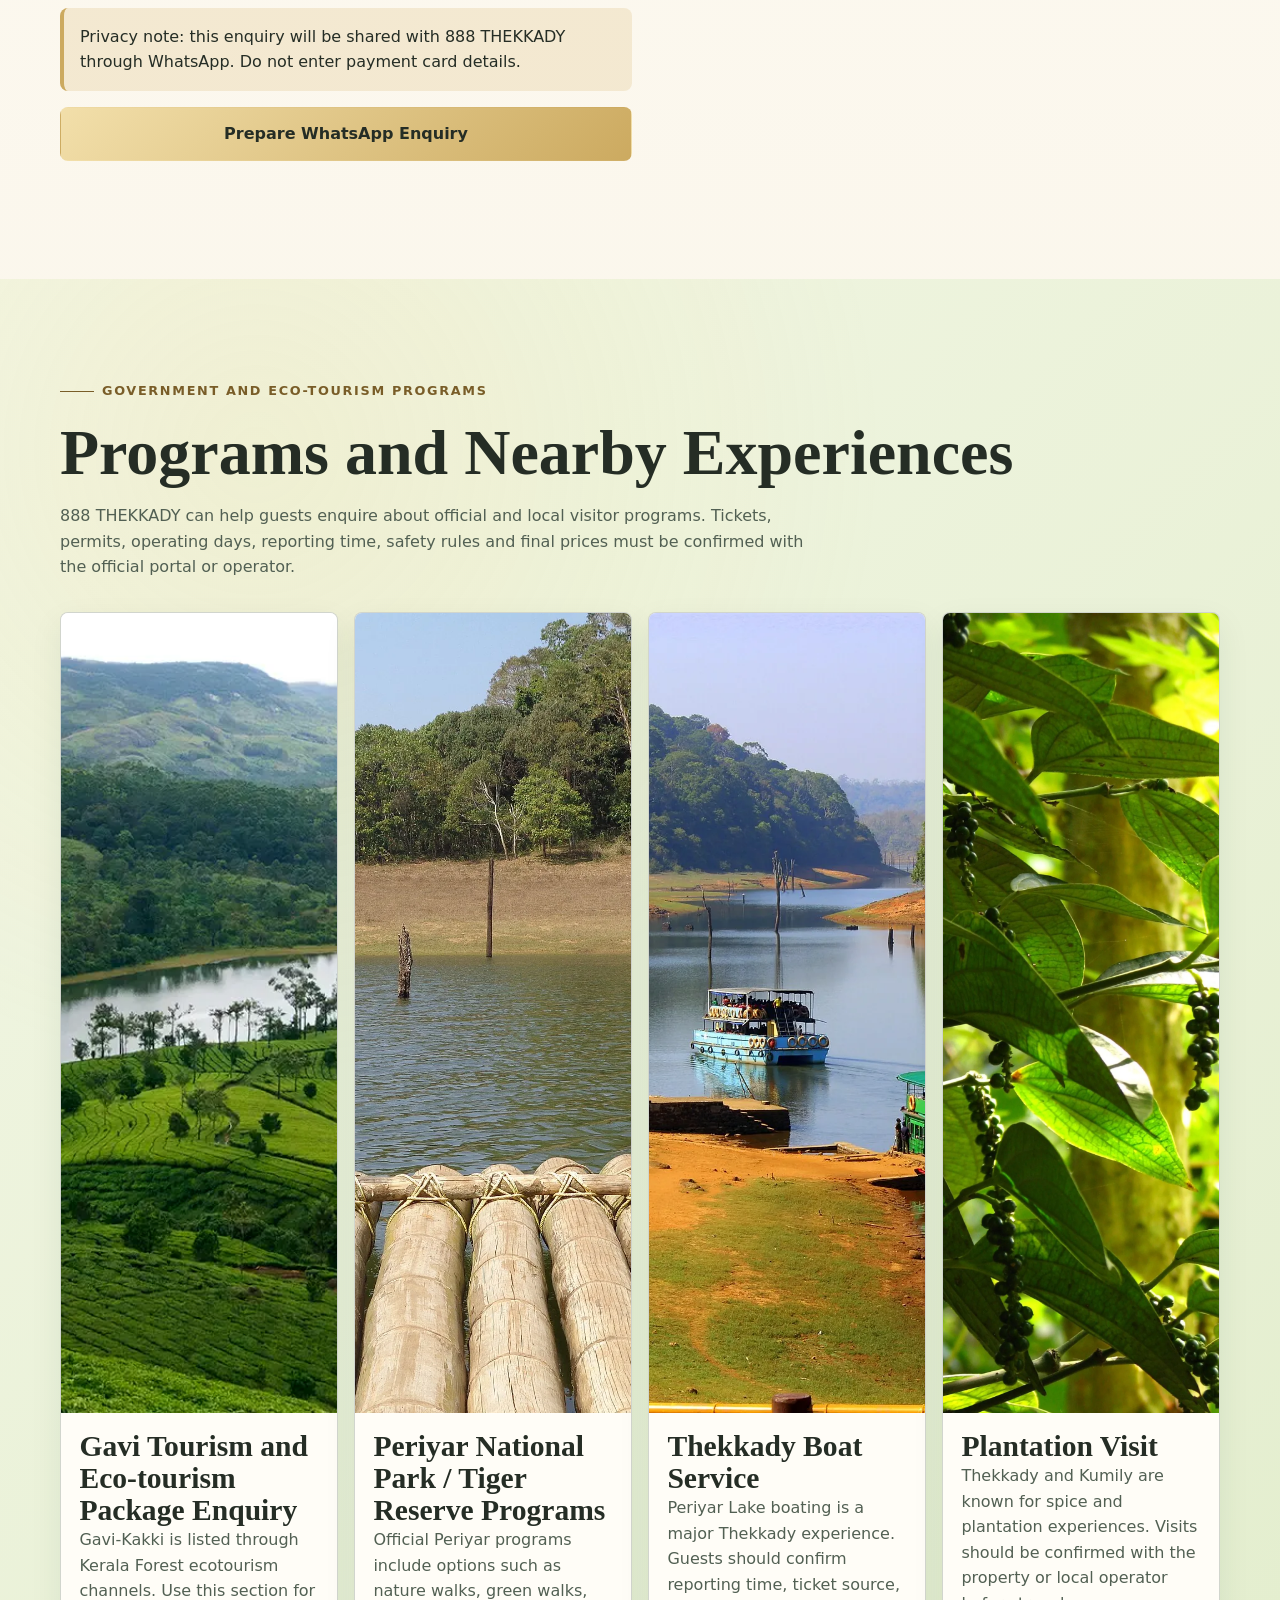
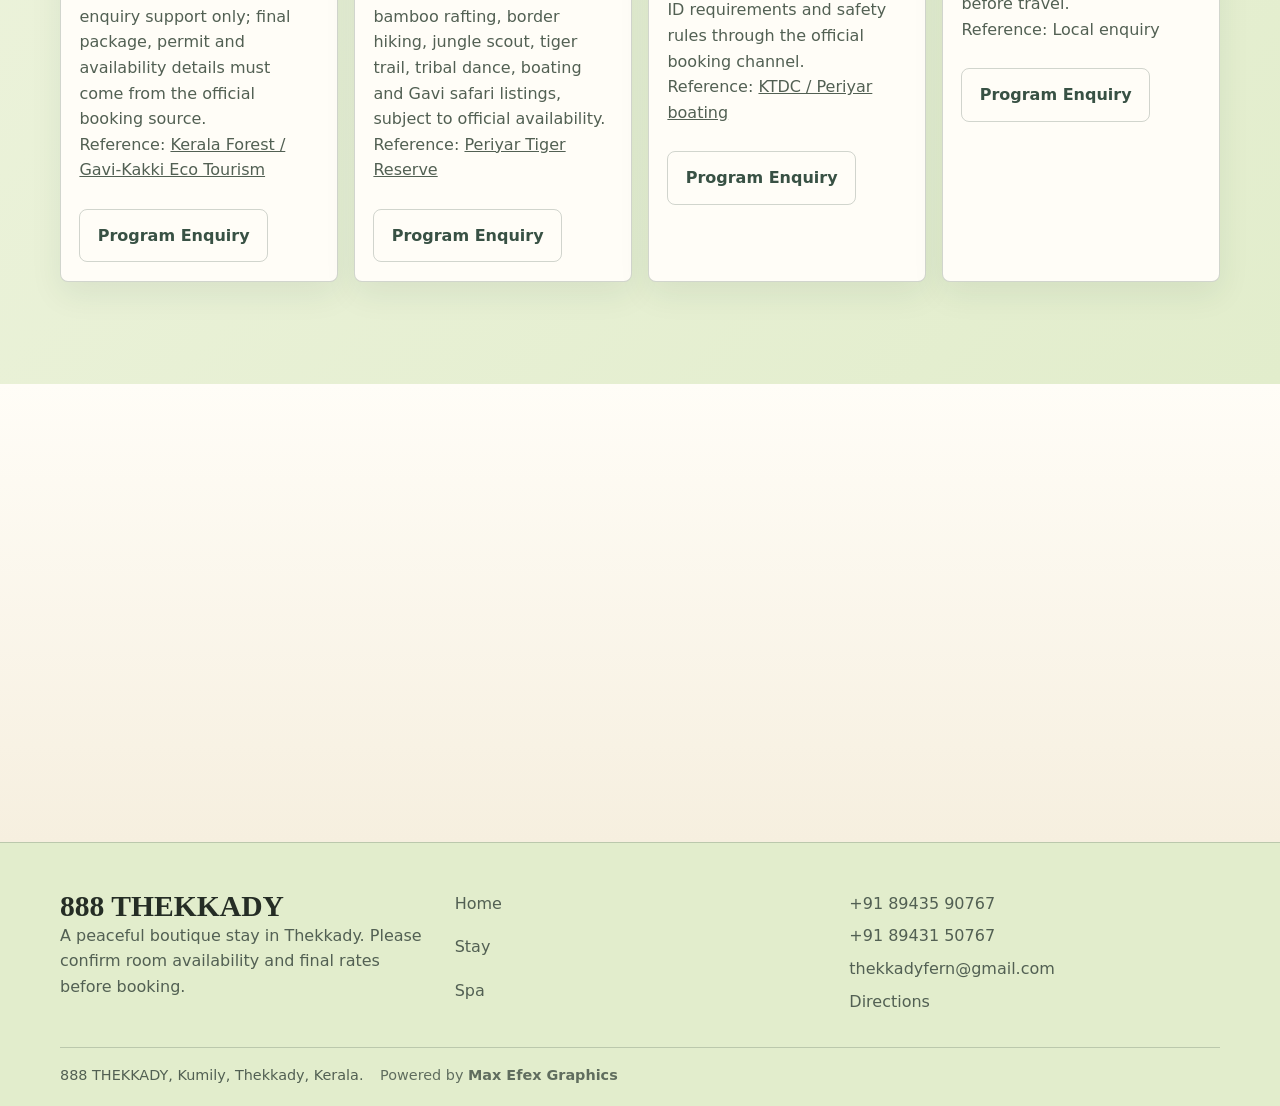
==== commit b9ab6a26: "Add GA4 and track room and spa enquiry attempts" ====
--- a/contact.html
+++ b/contact.html
@@ -1,6 +1,13 @@
 <!doctype html>
 <html lang="en">
 <head>
+  <script async src="https://www.googletagmanager.com/gtag/js?id=G-ZQW7TMDHDY"></script>
+  <script>
+    window.dataLayer = window.dataLayer || [];
+    function gtag() { window.dataLayer.push(arguments); }
+    gtag("js", new Date());
+    gtag("config", "G-ZQW7TMDHDY");
+  </script>
   <meta charset="utf-8">
   <meta name="viewport" content="width=device-width, initial-scale=1">
   <title>Room Rates, Availability &amp; Contact | 888 Thekkady</title>
--- a/assets/css/styles.css
+++ b/assets/css/styles.css
@@ -1,15 +1,16 @@
 :root {
-  --forest: #092d20;
-  --forest-2: #14583d;
-  --forest-3: #031d15;
-  --gold: #c89b3c;
-  --gold-2: #f0d487;
-  --ivory: #fff8e6;
-  --warm: #f4ead1;
-  --ink: #10291f;
-  --muted: #5d6d63;
-  --line: rgba(9, 45, 32, 0.16);
-  --shadow: 0 18px 52px rgba(9, 45, 32, 0.18);
+  --forest: #385144;
+  --sage: #e2edcc;
+  --sage-soft: #f2f6e4;
+  --gold: #ccaa60;
+  --gold-2: #f2dfaa;
+  --gold-ink: #795d28;
+  --ivory: #fffdf7;
+  --warm: #f6efdf;
+  --ink: #252d25;
+  --muted: #526053;
+  --line: rgba(56, 81, 68, 0.23);
+  --shadow: 0 18px 52px rgba(56, 81, 68, 0.12);
   --radius: 8px;
   --max: 1160px;
   color-scheme: light;
@@ -27,7 +28,7 @@
   margin: 0;
   font-family: "Inter", "Noto Sans Malayalam", "Segoe UI", system-ui, sans-serif;
   color: var(--ink);
-  background: linear-gradient(180deg, #fff8e6 0%, #f4ead1 100%);
+  background: linear-gradient(180deg, var(--ivory), var(--warm));
   line-height: 1.6;
 }
 
@@ -52,8 +53,12 @@
 }
 
 :focus-visible {
-  outline: 3px solid var(--gold);
+  outline: 3px solid var(--gold-ink);
   outline-offset: 3px;
+}
+
+.hero :focus-visible {
+  outline-color: var(--gold-2);
 }
 
 .skip-link {
@@ -76,7 +81,7 @@
   position: sticky;
   top: 0;
   z-index: 80;
-  background: rgba(255, 248, 230, 0.95);
+  background: rgba(255, 253, 247, 0.96);
   border-bottom: 1px solid rgba(200, 155, 60, 0.32);
   backdrop-filter: blur(16px);
 }
@@ -216,7 +221,7 @@
 
 .site-nav a[aria-current="page"],
 .site-nav a:hover {
-  background: rgba(202, 168, 95, 0.16);
+  background: var(--sage);
   color: var(--forest);
 }
 
@@ -247,8 +252,8 @@
 }
 
 .lang-switch button[aria-pressed="true"] {
-  background: var(--forest);
-  color: white;
+  background: var(--sage);
+  color: var(--forest);
 }
 
 .hero {
@@ -266,7 +271,7 @@
   position: absolute;
   inset: 0;
   background:
-    linear-gradient(180deg, rgba(3, 29, 21, 0.16), rgba(3, 29, 21, 0.88)),
+    linear-gradient(180deg, transparent 28%, rgba(32, 31, 24, 0.18) 51%, rgba(28, 29, 23, 0.74) 100%),
     url("../images/hero/thekkady-hero.webp") center / cover;
   z-index: -2;
 }
@@ -275,7 +280,7 @@
   content: "";
   position: absolute;
   inset: 0;
-  background: radial-gradient(circle at 20% 20%, rgba(225, 201, 133, 0.2), transparent 32%);
+  background: linear-gradient(65deg, rgba(27, 29, 23, 0.34), transparent 68%);
   z-index: -1;
 }
 
@@ -285,15 +290,25 @@
   padding: clamp(4rem, 10vh, 8rem) 0 4rem;
 }
 
+.hero h1,
+.hero .hero-copy,
+.hero .eyebrow {
+  text-shadow: 0 2px 12px rgba(22, 24, 18, 0.75), 0 1px 3px rgba(22, 24, 18, 0.9);
+}
+
 .eyebrow {
   display: inline-flex;
   align-items: center;
   gap: 0.5rem;
-  color: var(--gold-2);
+  color: var(--gold-ink);
   font-size: 0.8rem;
   font-weight: 900;
   text-transform: uppercase;
   letter-spacing: 0.13em;
+}
+
+.hero .eyebrow {
+  color: var(--gold-2);
 }
 
 .eyebrow::before {
@@ -333,11 +348,12 @@
 .hero-copy,
 .lead {
   max-width: 720px;
-  color: rgba(255, 255, 255, 0.88);
+  color: var(--muted);
   font-size: clamp(1rem, 2.6vw, 1.25rem);
 }
 
 .hero-copy {
+  color: white;
   margin-top: 1.2rem;
 }
 
@@ -357,7 +373,7 @@
   border-radius: var(--radius);
   border: 1px solid transparent;
   background: linear-gradient(135deg, var(--gold-2), var(--gold));
-  color: #071d15;
+  color: var(--ink);
   text-decoration: none;
   font-weight: 900;
   cursor: pointer;
@@ -370,8 +386,19 @@
 }
 
 .button.secondary {
-  background: rgba(255, 248, 232, 0.12);
-  border-color: rgba(255, 248, 232, 0.48);
+  background: var(--sage);
+  border-color: var(--line);
+  color: var(--forest);
+}
+
+.hero .button.secondary {
+  background: var(--ivory);
+  border-color: var(--ivory);
+}
+
+.hero .button.ghost {
+  background: rgba(32, 35, 27, 0.62);
+  border-color: rgba(255, 253, 247, 0.65);
   color: white;
 }
 
@@ -386,14 +413,14 @@
 }
 
 .section.alt {
-  background: linear-gradient(180deg, var(--warm), #ead9ae);
+  background: linear-gradient(180deg, var(--ivory), var(--warm));
 }
 
 .section.dark {
   background:
     radial-gradient(circle at 20% 10%, rgba(240, 212, 135, 0.16), transparent 34%),
-    linear-gradient(135deg, var(--forest-3), var(--forest));
-  color: white;
+    linear-gradient(135deg, var(--sage-soft), var(--sage));
+  color: var(--ink);
 }
 
 .section-head {
@@ -410,7 +437,7 @@
 .dark .section-head p,
 .dark .muted,
 .dark .note {
-  color: rgba(255, 255, 255, 0.78);
+  color: var(--muted);
 }
 
 .grid {
@@ -433,8 +460,8 @@
 }
 
 .dark .card {
-  background: rgba(255, 248, 232, 0.08);
-  border-color: rgba(255, 248, 232, 0.18);
+  background: var(--ivory);
+  border-color: var(--line);
 }
 
 .card-body {
@@ -492,16 +519,16 @@
 }
 
 .dark .pill {
-  background: rgba(255, 248, 232, 0.1);
-  border-color: rgba(255, 248, 232, 0.18);
-  color: var(--ivory);
+  background: var(--ivory);
+  border-color: var(--line);
+  color: var(--forest);
 }
 
 .page-hero {
   background:
     radial-gradient(circle at 82% 16%, rgba(240, 212, 135, 0.2), transparent 28%),
-    linear-gradient(135deg, var(--forest-3), var(--forest));
-  color: white;
+    linear-gradient(135deg, var(--sage-soft), var(--sage));
+  color: var(--ink);
   padding: clamp(3.2rem, 8vw, 7rem) 0;
   position: relative;
   overflow: hidden;
@@ -524,7 +551,7 @@
 .page-hero p {
   max-width: 760px;
   margin-top: 1rem;
-  color: rgba(255, 255, 255, 0.82);
+  color: var(--muted);
   font-size: 1.08rem;
 }
 
@@ -626,8 +653,9 @@
 }
 
 .site-footer {
-  background: var(--forest-3);
-  color: white;
+  background: var(--sage);
+  color: var(--ink);
+  border-top: 1px solid var(--line);
   padding: 3rem 0 1.2rem;
 }
 
@@ -639,7 +667,7 @@
 .footer-grid p,
 .footer-grid a,
 .footer-bottom {
-  color: rgba(255, 255, 255, 0.78);
+  color: var(--muted);
 }
 
 .footer-links {
@@ -655,7 +683,7 @@
   width: min(var(--max), calc(100% - 32px));
   margin: 2rem auto 0;
   padding-top: 1rem;
-  border-top: 1px solid rgba(255, 255, 255, 0.16);
+  border-top: 1px solid var(--line);
   font-size: 0.9rem;
 }
 
